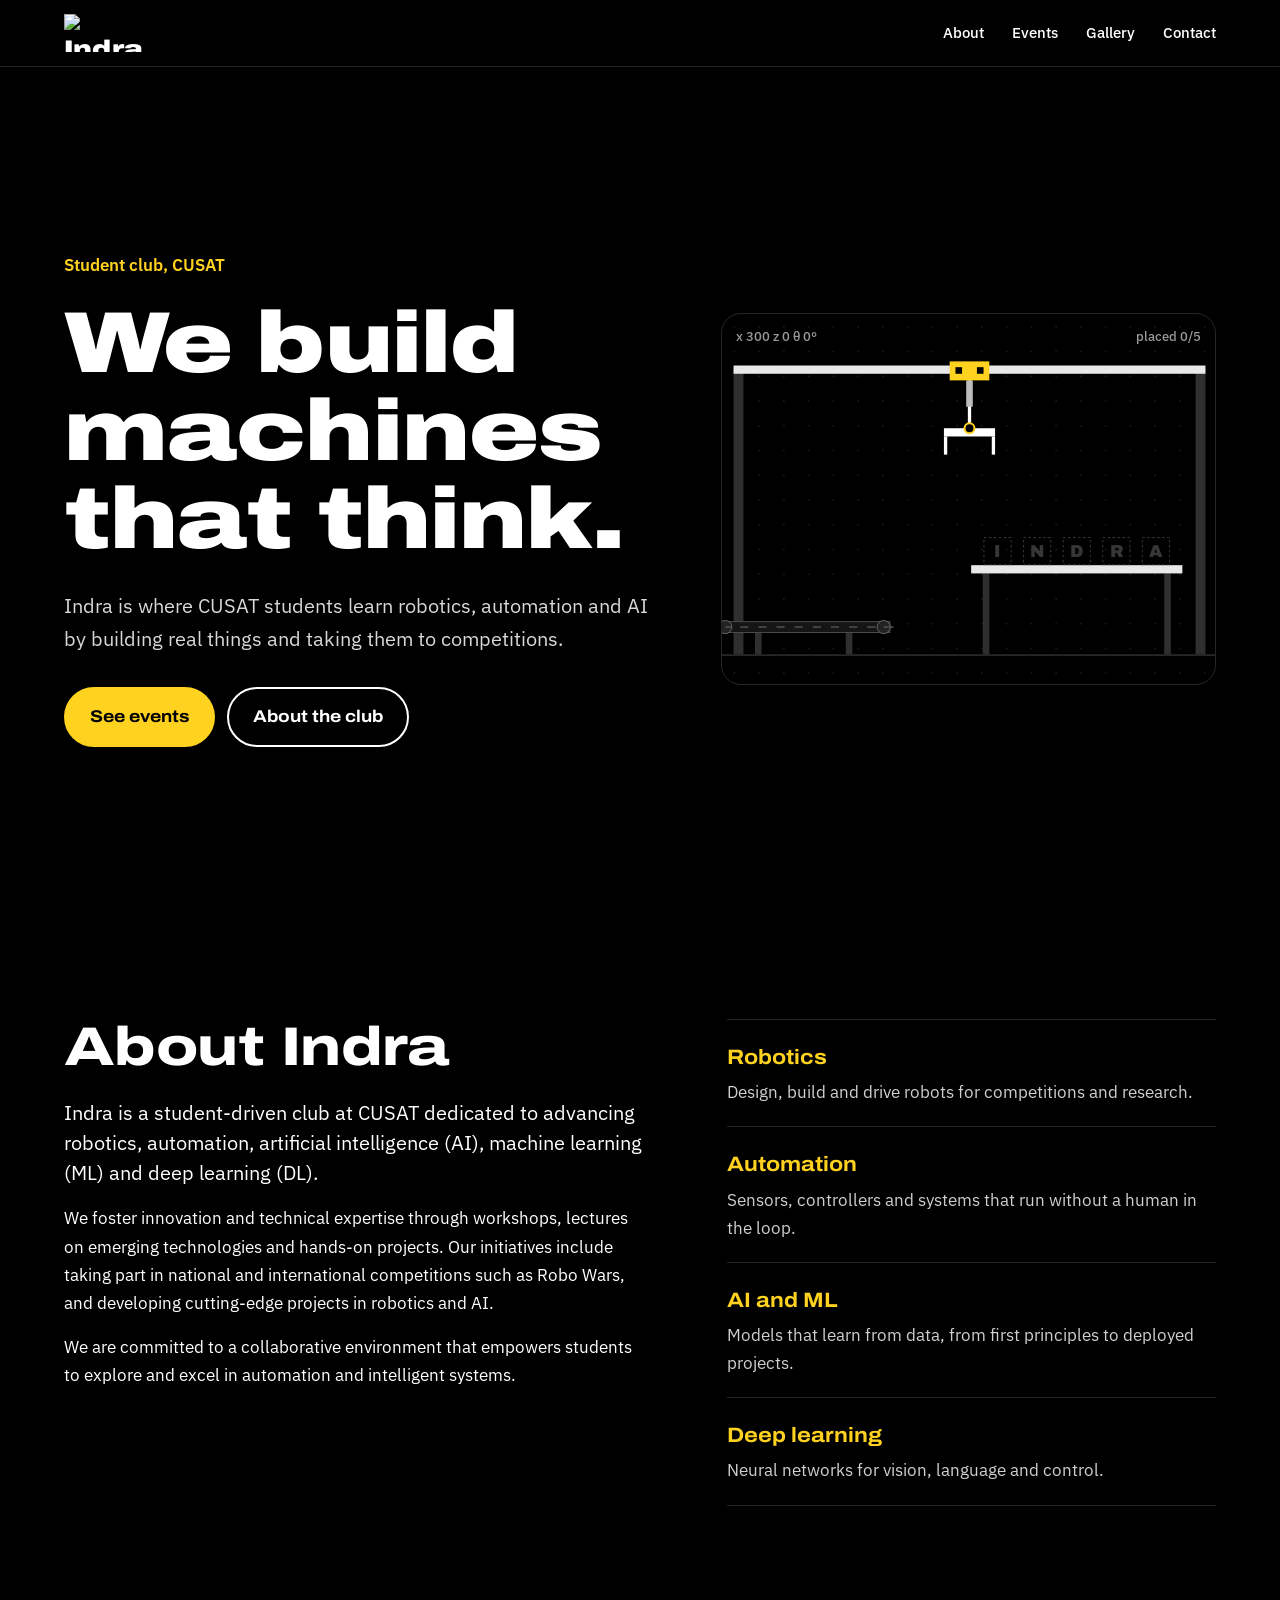
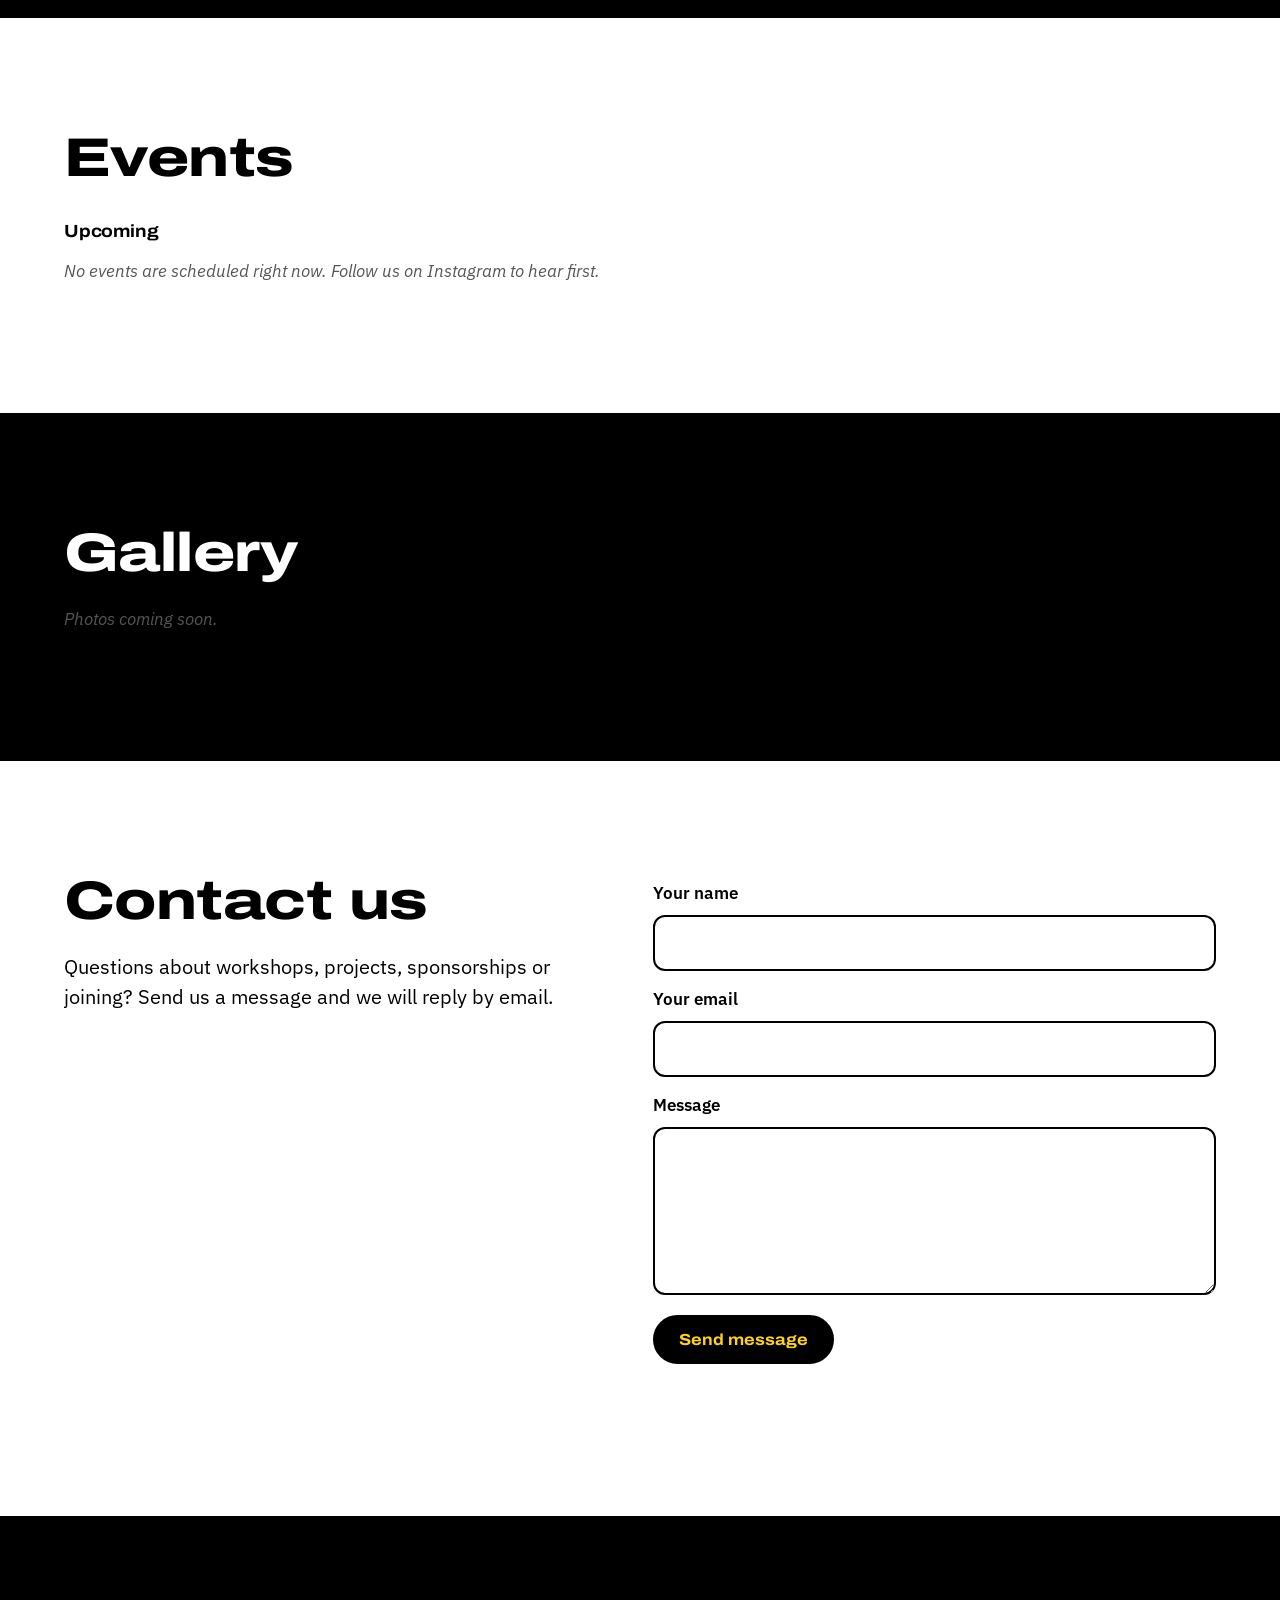
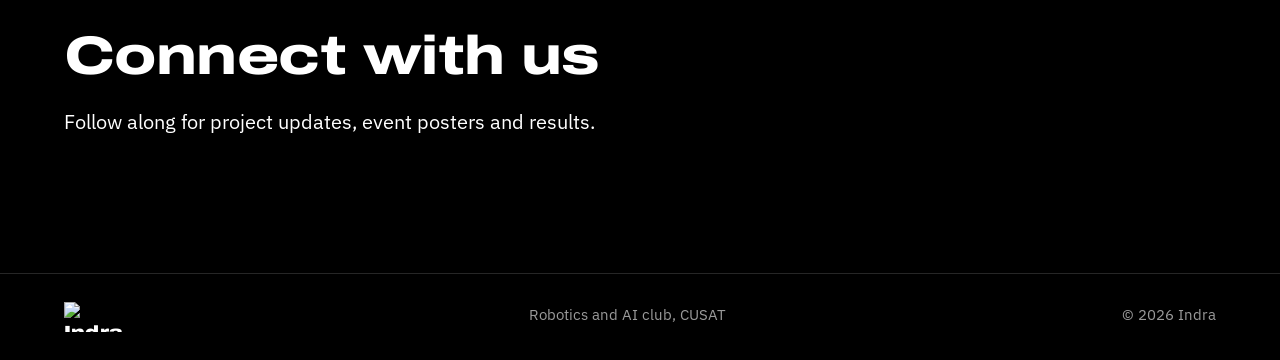
==== index.html @ 6d5c1e86 "Add files via upload" ====
<!doctype html>
<html lang="en">
<head>
  <meta charset="utf-8">
  <meta name="viewport" content="width=device-width, initial-scale=1">
  <title>Indra | Robotics and AI Club, CUSAT</title>
  <meta name="description" content="Indra is a student-driven club at CUSAT for robotics, automation, AI, ML and deep learning. Workshops, lectures, competitions and hands-on projects.">
  <meta name="theme-color" content="#000000">
  <link rel="icon" href="data:image/svg+xml,%3Csvg xmlns='http://www.w3.org/2000/svg' viewBox='0 0 64 64'%3E%3Crect width='64' height='64' fill='%23000'/%3E%3Ccircle cx='32' cy='32' r='12' fill='%23FFD21F'/%3E%3C/svg%3E">  <link rel="preconnect" href="https://fonts.googleapis.com">
  <link rel="preconnect" href="https://fonts.gstatic.com" crossorigin>
  <link href="https://fonts.googleapis.com/css2?family=Archivo:wdth,wght@62..125,100..900&family=IBM+Plex+Sans:wght@400;500;600&display=swap" rel="stylesheet">
  <link rel="stylesheet" href="style.css">
  <noscript><style>.loader{display:none}</style></noscript>
</head>
<body>

  <div id="loader" class="loader">
    <div class="loader-inner">
      <div class="loader-logo">
        <img class="base" src="assets/logo.png" alt="" width="453" height="198">
        <img id="loaderReveal" class="lit" src="assets/logo.png" alt="" width="453" height="198">
        <span id="loaderLine" class="scanline" aria-hidden="true"></span>
      </div>
      <div class="loader-meta">
        <span id="loaderStatus" role="status">Booting sensors</span>
        <span id="loaderPct" class="pct" aria-hidden="true">0%</span>
      </div>
    </div>
  </div>
  <script src="loader.js"></script>

  <a class="skip" href="#main">Skip to content</a>

  <div id="announcements" aria-live="polite"></div>

  <header class="nav">
    <a class="brand" href="#top" aria-label="Indra home"><img class="logo" src="assets/logo.png" alt="Indra" width="453" height="198"></a>
    <nav aria-label="Main">
      <a href="#about">About</a>
      <a href="#events">Events</a>
      <a href="#gallery">Gallery</a>
      <a href="#contact">Contact</a>
      <a id="navJoin" class="btn btn-small" href="#join" hidden>Join Indra</a>
    </nav>
  </header>

  <main id="main">

    <!-- Hero -->
    <section class="hero" id="top">
      <div class="hero-text">
        <p class="hero-kicker">Student club, CUSAT</p>
        <h1>We build machines that think.</h1>
        <p class="hero-sub">Indra is where CUSAT students learn robotics, automation and AI by building real things and taking them to competitions.</p>
        <div class="hero-actions">
          <a class="btn" href="#events">See events</a>
          <a class="btn btn-ghost" href="#about">About the club</a>
        </div>
      </div>

      <div class="stage" aria-hidden="true">
        <canvas id="scan"></canvas>
        <div class="readout"><span id="rdAngle">x 300   z 0   θ 0°</span><span id="rdPts">placed 0/5</span></div>
      </div>
    </section>

    <!-- About -->
    <section class="section" id="about">
      <div class="wrap about-grid">
        <div>
          <h2>About Indra</h2>
          <p class="lead">Indra is a student-driven club at CUSAT dedicated to advancing robotics, automation, artificial intelligence (AI), machine learning (ML) and deep learning (DL).</p>
          <p>We foster innovation and technical expertise through workshops, lectures on emerging technologies and hands-on projects. Our initiatives include taking part in national and international competitions such as Robo Wars, and developing cutting-edge projects in robotics and AI.</p>
          <p>We are committed to a collaborative environment that empowers students to explore and excel in automation and intelligent systems.</p>
        </div>
        <ul class="focus" aria-label="What we work on">
          <li><strong>Robotics</strong><span>Design, build and drive robots for competitions and research.</span></li>
          <li><strong>Automation</strong><span>Sensors, controllers and systems that run without a human in the loop.</span></li>
          <li><strong>AI and ML</strong><span>Models that learn from data, from first principles to deployed projects.</span></li>
          <li><strong>Deep learning</strong><span>Neural networks for vision, language and control.</span></li>
        </ul>
      </div>
    </section>

    <!-- Events -->
    <section class="section section-light" id="events">
      <div class="wrap">
        <h2>Events</h2>
        <h3 class="sub">Upcoming</h3>
        <div id="eventsUpcoming" class="events"></div>
        <h3 class="sub" id="pastHeading">Past</h3>
        <div id="eventsPast" class="events"></div>
      </div>
    </section>

    <!-- Gallery -->
    <section class="section" id="gallery">
      <div class="wrap">
        <h2>Gallery</h2>
        <div id="galleryGrid" class="gallery"></div>
      </div>
    </section>

    <!-- Membership (shown only while open, see config.js) -->
    <section class="section section-accent" id="join" hidden>
      <div class="wrap join">
        <div>
          <h2 id="joinTitle">Join Indra</h2>
          <p id="joinText" class="lead"></p>
          <p id="joinDeadline" class="deadline"></p>
          <a id="joinBtn" class="btn btn-dark" href="#" target="_blank" rel="noopener">Fill the membership form</a>
        </div>
        <div id="joinEmbed" class="embed" hidden></div>
      </div>
    </section>

    <!-- Contact -->
    <section class="section section-light" id="contact">
      <div class="wrap contact-grid">
        <div>
          <h2>Contact us</h2>
          <p class="lead">Questions about workshops, projects, sponsorships or joining? Send us a message and we will reply by email.</p>
        </div>
        <form id="contactForm" class="form" novalidate>
          <label for="cName">Your name</label>
          <input id="cName" name="name" type="text" autocomplete="name" required maxlength="100">
          <label for="cEmail">Your email</label>
          <input id="cEmail" name="email" type="email" autocomplete="email" required maxlength="150">
          <label for="cMsg">Message</label>
          <textarea id="cMsg" name="message" rows="5" required maxlength="2000"></textarea>
          <input type="text" name="_honey" class="hp" tabindex="-1" autocomplete="off" aria-hidden="true">
          <button class="btn btn-dark" type="submit" id="cSend">Send message</button>
          <p id="cStatus" class="status" role="status" aria-live="polite"></p>
        </form>
      </div>
    </section>

    <!-- Connect -->
    <section class="section" id="connect">
      <div class="wrap connect">
        <h2>Connect with us</h2>
        <p class="lead">Follow along for project updates, event posters and results.</p>
        <div class="links" id="socialLinks"></div>
      </div>
    </section>

  </main>

  <footer class="footer">
    <a class="brand" href="#top" aria-label="Indra home"><img class="logo" src="assets/logo.png" alt="Indra" width="453" height="198"></a>
    <span>Robotics and AI club, CUSAT</span>
    <span id="year"></span>
  </footer>

  <dialog id="lightbox" aria-label="Photo viewer">
    <form method="dialog"><button class="close" aria-label="Close photo">Close</button></form>
    <img id="lightboxImg" alt="">
    <p id="lightboxCap"></p>
  </dialog>

  <script src="config.js"></script>
  <script src="script.js"></script>
</body>
</html>
---- style.css ----
:root {
  --black: #000;
  --white: #fff;
  --yellow: #FFD21F;
  --grey: #9a9a9a;
  --line: #262626;
  --surface: #111;
  --display: "Archivo", system-ui, sans-serif;
  --body: "IBM Plex Sans", system-ui, sans-serif;
  --gutter: clamp(20px, 5vw, 64px);
}

* { box-sizing: border-box; }
html { scroll-behavior: smooth; scroll-padding-top: 72px; }
body {
  margin: 0;
  background: var(--black);
  color: var(--white);
  font-family: var(--body);
  font-size: 1.0625rem;
  line-height: 1.65;
}
[hidden] { display: none !important; }
a { color: inherit; }
:focus-visible { outline: 3px solid var(--yellow); outline-offset: 3px; }

.skip { position: absolute; left: -999px; top: 8px; background: var(--yellow); color: #000; padding: 8px 14px; z-index: 100; }
.skip:focus { left: 8px; }

h1, h2, h3 { font-family: var(--display); font-stretch: 125%; line-height: 1.02; margin: 0; letter-spacing: -0.01em; }
h1 { font-weight: 900; font-size: clamp(2.6rem, 7vw, 5.4rem); }
h2 { font-weight: 800; font-size: clamp(2rem, 4.6vw, 3.4rem); margin-bottom: 1.5rem; }
h3.sub { font-size: 1.1rem; font-weight: 700; font-stretch: 110%; margin: 2.4rem 0 1rem; }
p { margin: 0 0 1rem; max-width: 62ch; }
.lead { font-size: 1.25rem; line-height: 1.5; }

/* Announcements */
#announcements .note {
  background: var(--yellow); color: #000; padding: 10px var(--gutter);
  display: flex; flex-wrap: wrap; gap: 6px 16px; align-items: center; justify-content: center; font-weight: 500;
}
#announcements .note p { margin: 0; max-width: none; }
#announcements .note a { font-weight: 700; }

/* Nav */
.nav {
  position: sticky; top: 0; z-index: 50;
  display: flex; align-items: center; justify-content: space-between; gap: 16px;
  padding: 14px var(--gutter);
  background: rgba(0,0,0,.88); backdrop-filter: blur(8px);
  border-bottom: 1px solid var(--line);
}
.brand { font-family: var(--display); font-stretch: 125%; font-weight: 900; font-size: 1.5rem; text-decoration: none; letter-spacing: 0.01em; }
.brand .dot { color: var(--yellow); }
.brand .logo { display: block; height: 38px; width: auto; }
.nav nav { display: flex; align-items: center; gap: clamp(12px, 2.4vw, 28px); }
.nav nav a:not(.btn) { text-decoration: none; font-weight: 500; font-size: .95rem; }
.nav nav a:not(.btn):hover { color: var(--yellow); }

/* Buttons */
.btn {
  display: inline-block; background: var(--yellow); color: #000; text-decoration: none;
  font-family: var(--display); font-stretch: 112%; font-weight: 700;
  padding: 14px 24px; border: 2px solid var(--yellow); border-radius: 999px;
  transition: transform .15s, background .15s, color .15s;
}
.btn:hover { background: #fff; border-color: #fff; color: #000; }
.btn-small { padding: 8px 16px; font-size: .9rem; }
.btn-ghost { background: transparent; color: var(--white); border-color: var(--white); }
.btn-ghost:hover { background: var(--white); color: #000; }
.btn-dark { background: #000; color: var(--yellow); border-color: #000; }
.btn[aria-disabled="true"] { opacity: .55; pointer-events: none; }

/* Hero */
.hero {
  display: grid; grid-template-columns: 1.1fr .9fr; align-items: center; gap: clamp(24px, 4vw, 64px);
  padding: clamp(40px, 8vw, 96px) var(--gutter) clamp(40px, 6vw, 72px);
  min-height: calc(100vh - 60px);
  max-width: 1400px; margin: 0 auto;
}
.hero-kicker { color: var(--yellow); font-weight: 600; margin-bottom: 1.2rem; }
.hero-sub { font-size: 1.25rem; color: #d8d8d8; margin: 1.6rem 0 2rem; }
.hero-actions { display: flex; flex-wrap: wrap; gap: 12px; }
.stage { position: relative; border: 1px solid var(--line); border-radius: 20px; overflow: hidden; background: #000; aspect-ratio: 4 / 3; width: 100%; max-width: 600px; justify-self: end; }
.stage canvas { display: block; width: 100%; height: 100%; }
.readout { position: absolute; left: 14px; right: 14px; top: 12px; display: flex; justify-content: space-between; font-size: .8rem; font-weight: 500; color: var(--grey); font-variant-numeric: tabular-nums; pointer-events: none; }

/* Sections */
.section { padding: clamp(56px, 9vw, 112px) var(--gutter); }
.wrap { max-width: 1200px; margin: 0 auto; }
.section-light { background: var(--white); color: #000; }
.section-accent { background: var(--yellow); color: #000; }

.about-grid { display: grid; grid-template-columns: 1.2fr 1fr; gap: clamp(32px, 6vw, 88px); align-items: start; }
.focus { list-style: none; margin: 0; padding: 0; border-top: 1px solid var(--line); }
.focus li { padding: 20px 0; border-bottom: 1px solid var(--line); display: grid; gap: 4px; }
.focus strong { font-family: var(--display); font-stretch: 112%; font-size: 1.3rem; color: var(--yellow); }
.focus span { color: #cfcfcf; }

/* Events */
.events { display: grid; gap: 14px; }
.event {
  display: grid; grid-template-columns: 96px 1fr; gap: 20px; align-items: start;
  padding: 20px; border: 2px solid #000; border-radius: 16px; background: #fff;
}
.date-tile { background: #000; color: #fff; border-radius: 12px; text-align: center; padding: 10px 6px; font-family: var(--display); line-height: 1; }
.date-tile .d { display: block; font-size: 2.2rem; font-weight: 900; }
.date-tile .m { display: block; font-size: .85rem; font-weight: 600; margin-top: 4px; color: var(--yellow); }
.date-tile .y { display: block; font-size: .75rem; margin-top: 3px; color: #bbb; }
.event h4 { font-family: var(--display); font-stretch: 110%; font-size: 1.3rem; margin: 0 0 4px; }
.event .meta { color: #444; font-size: .95rem; margin-bottom: 8px; }
.event p { margin-bottom: 8px; }
.event a { font-weight: 600; }
.events.past .event { border-color: #c9c9c9; color: #333; }
.events.past .date-tile { background: #e4e4e4; color: #333; }
.events.past .date-tile .m { color: #555; }
.empty { color: #555; font-style: italic; }

/* Gallery */
.gallery { display: grid; grid-template-columns: repeat(auto-fill, minmax(260px, 1fr)); gap: 14px; }
.shot { position: relative; margin: 0; aspect-ratio: 4 / 3; border-radius: 14px; overflow: hidden; background: var(--surface); border: 1px solid var(--line); cursor: zoom-in; padding: 0; color: inherit; font: inherit; text-align: left; }
.shot img { width: 100%; height: 100%; object-fit: cover; display: block; }
.shot::before {
  content: ""; position: absolute; inset: 12px; z-index: 1; pointer-events: none; opacity: 0; transform: scale(1.05);
  transition: opacity .18s, transform .22s;
  background:
    linear-gradient(var(--yellow), var(--yellow)) top left / 26px 3px no-repeat,
    linear-gradient(var(--yellow), var(--yellow)) top left / 3px 26px no-repeat,
    linear-gradient(var(--yellow), var(--yellow)) top right / 26px 3px no-repeat,
    linear-gradient(var(--yellow), var(--yellow)) top right / 3px 26px no-repeat,
    linear-gradient(var(--yellow), var(--yellow)) bottom left / 26px 3px no-repeat,
    linear-gradient(var(--yellow), var(--yellow)) bottom left / 3px 26px no-repeat,
    linear-gradient(var(--yellow), var(--yellow)) bottom right / 26px 3px no-repeat,
    linear-gradient(var(--yellow), var(--yellow)) bottom right / 3px 26px no-repeat;
}
.shot:hover::before, .shot:focus-visible::before { opacity: 1; transform: none; }
.shot.placeholder::before { display: none; }
.shot figcaption, .shot .cap { position: absolute; left: 0; right: 0; bottom: 0; padding: 28px 14px 12px; background: linear-gradient(transparent, rgba(0,0,0,.85)); font-weight: 500; font-size: .95rem; }
.shot.placeholder { cursor: default; display: grid; place-items: center; color: var(--grey); text-align: center; padding: 16px; }

dialog#lightbox { border: 0; padding: 0; background: transparent; max-width: min(1100px, 94vw); color: #fff; }
dialog#lightbox::backdrop { background: rgba(0,0,0,.9); }
#lightbox img { display: block; max-width: 100%; max-height: 80vh; margin: 0 auto; border-radius: 10px; }
#lightbox p { text-align: center; margin: 12px auto 0; }
#lightbox form { text-align: right; margin-bottom: 8px; }
.close { background: var(--yellow); border: 0; border-radius: 999px; padding: 8px 18px; font-weight: 700; cursor: pointer; font-family: var(--body); }

/* Membership */
.join { display: grid; grid-template-columns: 1fr; gap: 32px; }
.join.has-embed { grid-template-columns: 1fr 1.2fr; align-items: start; }
.deadline { font-weight: 700; }
.embed iframe { width: 100%; height: 720px; border: 0; border-radius: 16px; background: #fff; }

/* Extra sections */
.cards { display: grid; grid-template-columns: repeat(auto-fill, minmax(280px, 1fr)); gap: 16px; margin-top: 2rem; }
.card { display: flex; flex-direction: column; border: 1px solid var(--line); border-radius: 16px; overflow: hidden; background: var(--surface); }
.card-img { width: 100%; aspect-ratio: 16 / 10; object-fit: cover; display: block; }
.card-body { padding: 20px; display: grid; gap: 8px; align-content: start; }
.card h3 { font-size: 1.3rem; font-stretch: 112%; font-weight: 800; }
.card p { margin: 0; color: #cfcfcf; }
.tag { justify-self: start; background: var(--yellow); color: #000; font-weight: 600; font-size: .85rem; padding: 3px 10px; border-radius: 999px; }
.card-link { font-weight: 600; color: var(--yellow); }
.section-light .card { background: #fff; border: 2px solid #000; }
.section-light .card p { color: #333; }
.section-light .card-link { color: #000; }

/* Contact */
.contact-grid { display: grid; grid-template-columns: 1fr 1.1fr; gap: clamp(28px, 6vw, 80px); align-items: start; }
.form { display: grid; gap: 8px; }
.form label { font-weight: 600; margin-top: 6px; }
.form input, .form textarea {
  width: 100%; font: inherit; color: #000; background: #fff;
  border: 2px solid #000; border-radius: 12px; padding: 12px 14px;
}
.form textarea { resize: vertical; min-height: 130px; }
.form .btn { justify-self: start; margin-top: 12px; cursor: pointer; font-size: 1rem; }
.form .btn:disabled { opacity: .6; cursor: wait; }
.form .hp { position: absolute; left: -9999px; width: 1px; height: 1px; opacity: 0; }
.status { min-height: 1.6em; margin: 4px 0 0; font-weight: 600; }
.status.ok { color: #0a6b2d; }
.status.err { color: #b00020; }
@media (max-width: 860px) { .contact-grid { grid-template-columns: 1fr; } }

/* Connect */
.links { display: flex; flex-wrap: wrap; gap: 12px; margin-top: 1.5rem; }
.btn-social { display: inline-flex; align-items: center; gap: 10px; }
.btn-social .icon { flex: none; }

.footer { display: flex; flex-wrap: wrap; justify-content: space-between; gap: 8px 24px; padding: 28px var(--gutter); border-top: 1px solid var(--line); color: var(--grey); font-size: .95rem; }
.footer .brand { color: #fff; font-size: 1.1rem; }
.footer .brand .logo { height: 30px; }

@media (max-width: 860px) {
  .hero { grid-template-columns: 1fr; min-height: 0; }
  .stage { justify-self: center; max-width: 440px; }
  .about-grid, .join.has-embed { grid-template-columns: 1fr; }
  .nav nav a:not(.btn) { display: none; }
}
@media (max-width: 520px) {
  .event { grid-template-columns: 1fr; }
  .date-tile { display: flex; gap: 8px; justify-content: center; align-items: baseline; padding: 8px; }
  .date-tile .d { font-size: 1.4rem; }
}
@media (prefers-reduced-motion: reduce) {
  html { scroll-behavior: auto; }
  * { transition: none !important; }
}

/* Loading screen */
.loader {
  position: fixed; inset: 0; z-index: 1000; background: #000;
  display: grid; place-items: center;
  transition: opacity .55s ease, visibility .55s;
  animation: loaderFailsafe .4s 10s forwards;
}
.loader.done { opacity: 0; visibility: hidden; }
@keyframes loaderFailsafe { to { opacity: 0; visibility: hidden; } }
.loader-inner { width: min(78vw, 420px); display: grid; gap: 18px; }
.loader-logo { position: relative; aspect-ratio: 453 / 198; }
.loader-logo img { position: absolute; inset: 0; width: 100%; height: 100%; object-fit: contain; }
.loader-logo .base { filter: brightness(.28); }
.loader-logo .lit { clip-path: inset(0 100% 0 0); }
.scanline { position: absolute; top: -6%; bottom: -6%; left: 0; width: 2px; background: var(--yellow); box-shadow: 0 0 14px 2px rgba(255, 210, 31, .6); }
.loader-meta { display: flex; justify-content: space-between; align-items: baseline; color: var(--grey); font-weight: 500; }
.pct { font-family: var(--display); font-stretch: 125%; font-weight: 900; font-size: 2rem; line-height: 1; color: #fff; font-variant-numeric: tabular-nums; }
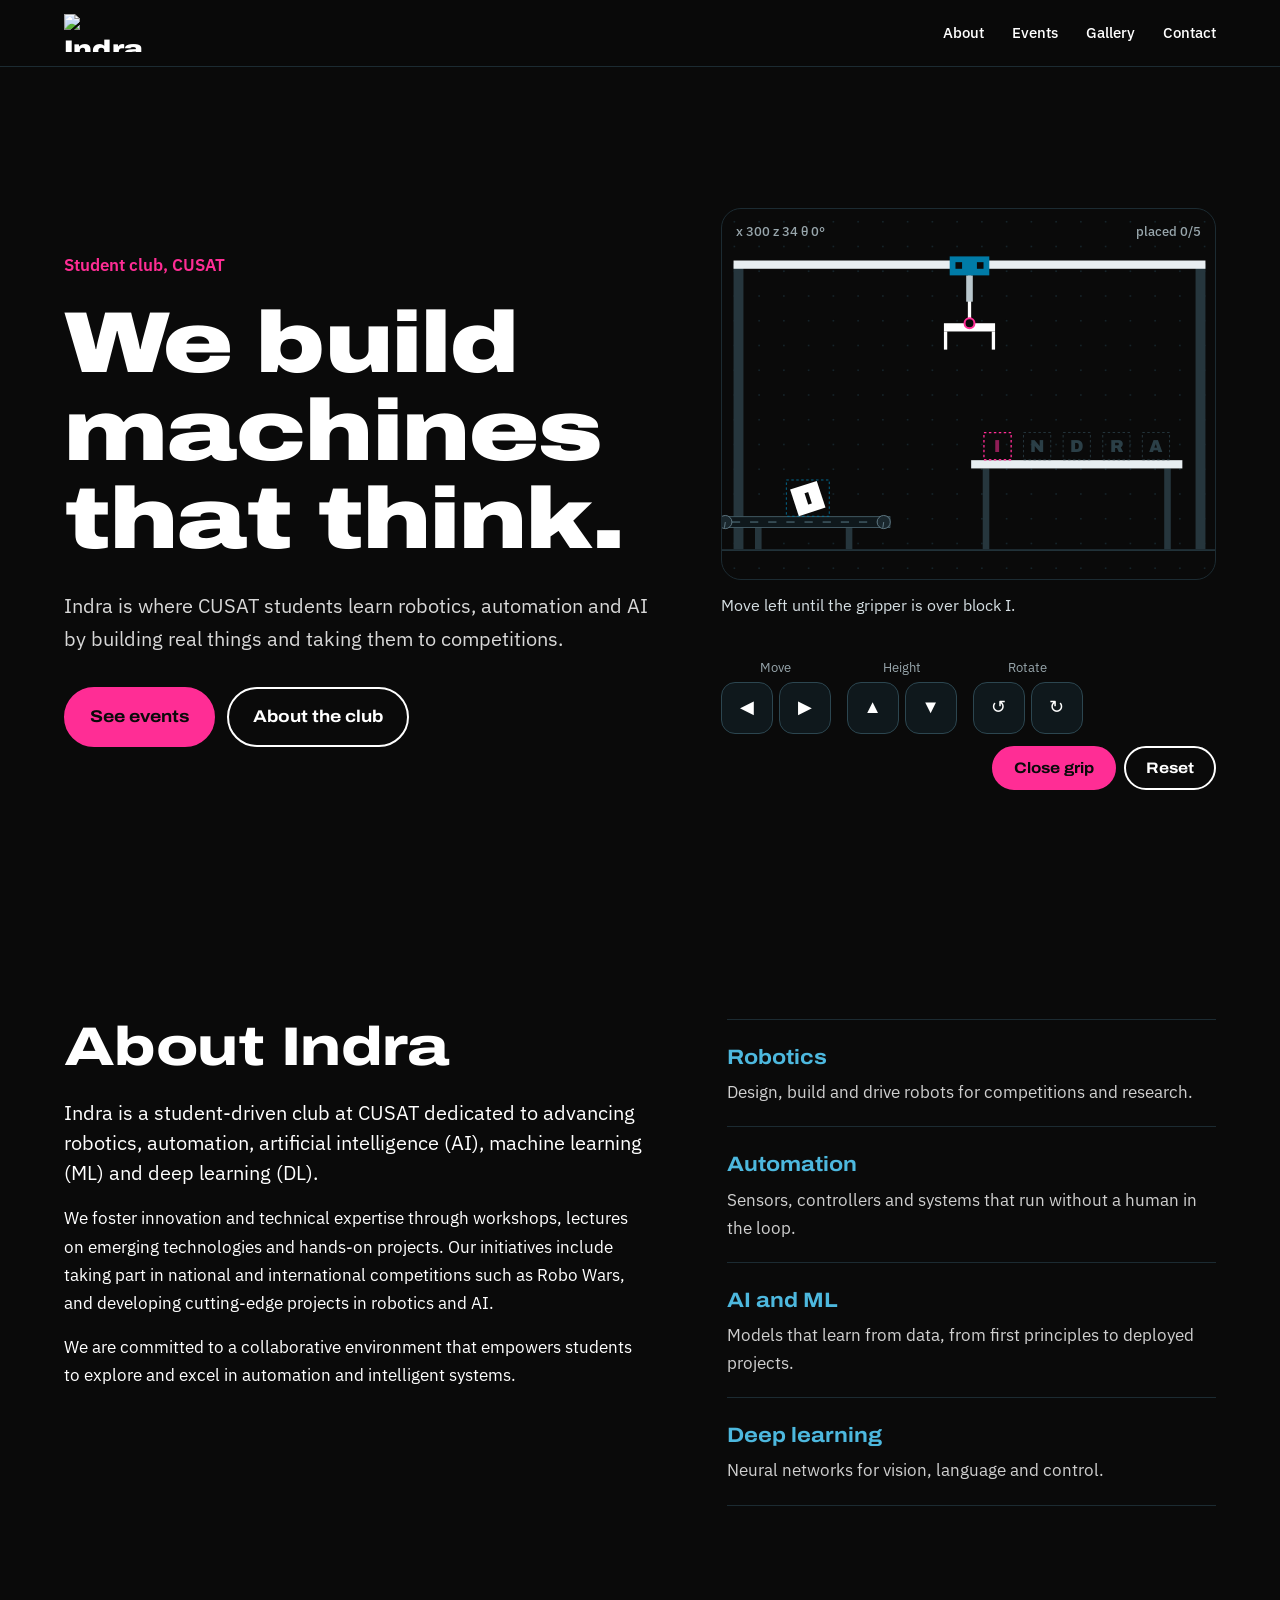
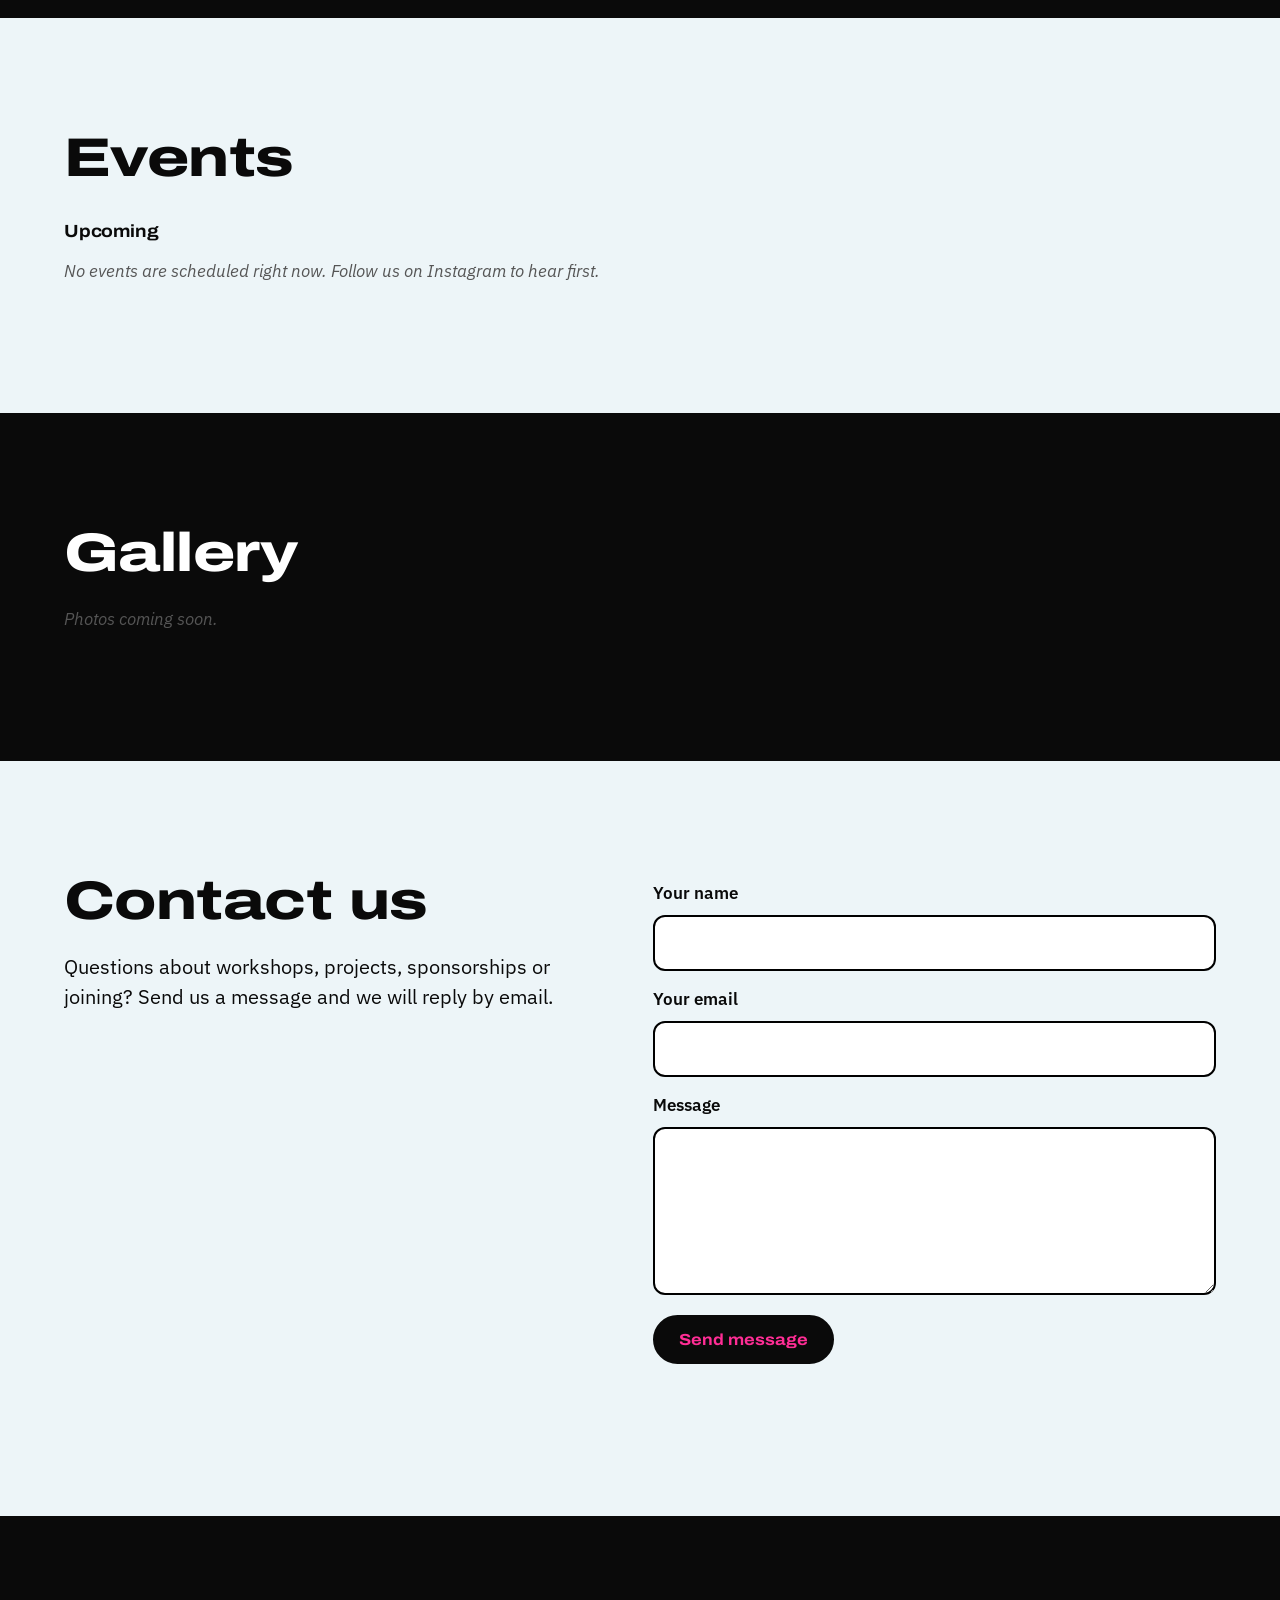
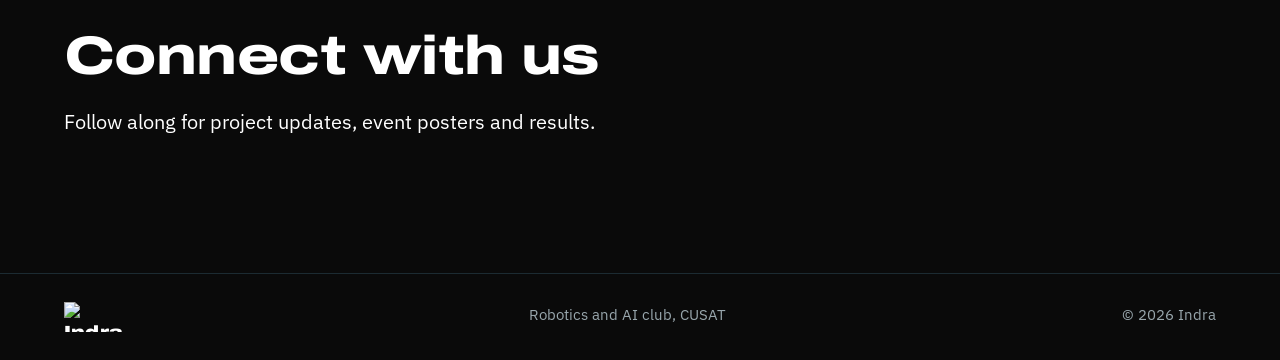
==== commit 6065802d: "Add files via upload" ====
--- a/index.html
+++ b/index.html
@@ -5,8 +5,8 @@
   <meta name="viewport" content="width=device-width, initial-scale=1">
   <title>Indra | Robotics and AI Club, CUSAT</title>
   <meta name="description" content="Indra is a student-driven club at CUSAT for robotics, automation, AI, ML and deep learning. Workshops, lectures, competitions and hands-on projects.">
-  <meta name="theme-color" content="#000000">
-  <link rel="icon" href="data:image/svg+xml,%3Csvg xmlns='http://www.w3.org/2000/svg' viewBox='0 0 64 64'%3E%3Crect width='64' height='64' fill='%23000'/%3E%3Ccircle cx='32' cy='32' r='12' fill='%23FFD21F'/%3E%3C/svg%3E">  <link rel="preconnect" href="https://fonts.googleapis.com">
+  <meta name="theme-color" content="#0A0A0A">
+  <link rel="icon" href="data:image/svg+xml,%3Csvg xmlns='http://www.w3.org/2000/svg' viewBox='0 0 64 64'%3E%3Crect width='64' height='64' fill='%230A0A0A'/%3E%3Ccircle cx='32' cy='32' r='12' fill='%23FF2D95'/%3E%3C/svg%3E">  <link rel="preconnect" href="https://fonts.googleapis.com">
   <link rel="preconnect" href="https://fonts.gstatic.com" crossorigin>
   <link href="https://fonts.googleapis.com/css2?family=Archivo:wdth,wght@62..125,100..900&family=IBM+Plex+Sans:wght@400;500;600&display=swap" rel="stylesheet">
   <link rel="stylesheet" href="style.css">
@@ -58,9 +58,26 @@
         </div>
       </div>
 
-      <div class="stage" aria-hidden="true">
-        <canvas id="scan"></canvas>
-        <div class="readout"><span id="rdAngle">x 300   z 0   θ 0°</span><span id="rdPts">placed 0/5</span></div>
+      <div class="rig" id="rig">
+        <div class="stage" id="stage" tabindex="0" aria-label="Pick and place robot. Use the buttons below, or click here and use the arrow keys to move and lower, Q and E to rotate, and the space bar to grip.">
+          <canvas id="scan"></canvas>
+          <div class="readout"><span id="rdAngle">x 300   z 34   θ 0°</span><span id="rdPts">placed 0/5</span></div>
+        </div>
+        <p id="rigHint" class="hint" aria-live="polite">Pick up each block and build INDRA on the shelf.</p>
+        <div class="pad" role="group" aria-label="Robot controls">
+          <div class="pad-group"><span class="pad-label">Move</span><div class="pair">
+            <button type="button" data-hold="left" aria-label="Move left">&#9664;</button>
+            <button type="button" data-hold="right" aria-label="Move right">&#9654;</button></div></div>
+          <div class="pad-group"><span class="pad-label">Height</span><div class="pair">
+            <button type="button" data-hold="up" aria-label="Raise">&#9650;</button>
+            <button type="button" data-hold="down" aria-label="Lower">&#9660;</button></div></div>
+          <div class="pad-group"><span class="pad-label">Rotate</span><div class="pair">
+            <button type="button" data-hold="rotL" aria-label="Rotate anticlockwise">&#8634;</button>
+            <button type="button" data-hold="rotR" aria-label="Rotate clockwise">&#8635;</button></div></div>
+          <div class="pad-actions">
+            <button type="button" id="gripBtn" class="btn btn-small" aria-pressed="false">Close grip</button>
+            <button type="button" id="resetBtn" class="btn btn-small btn-ghost">Reset</button></div>
+        </div>
       </div>
     </section>
 
--- a/style.css
+++ b/style.css
@@ -1,10 +1,16 @@
 :root {
-  --black: #000;
+  /* Palette: Jet Black, Cerulean Blue, Neon Rose. Change these values to re-theme the whole site. */
+  --black: #0A0A0A;       /* jet black: page background */
   --white: #fff;
-  --yellow: #FFD21F;
-  --grey: #9a9a9a;
-  --line: #262626;
-  --surface: #111;
+  --accent: #FF2D95;      /* neon rose: buttons, highlights */
+  --ink: #0A0A0A;         /* text that sits on top of the accent colour */
+  --blue: #007BA7;        /* cerulean blue */
+  --blue-text: #4DB8DE;   /* lighter cerulean for text on dark backgrounds */
+  --blue-deep: #00607F;   /* darker cerulean for text on light backgrounds */
+  --paper: #EDF5F8;       /* light sections */
+  --grey: #98a6ac;
+  --line: #1c2b32;
+  --surface: #0f181c;
   --display: "Archivo", system-ui, sans-serif;
   --body: "IBM Plex Sans", system-ui, sans-serif;
   --gutter: clamp(20px, 5vw, 64px);
@@ -22,9 +28,9 @@
 }
 [hidden] { display: none !important; }
 a { color: inherit; }
-:focus-visible { outline: 3px solid var(--yellow); outline-offset: 3px; }
-
-.skip { position: absolute; left: -999px; top: 8px; background: var(--yellow); color: #000; padding: 8px 14px; z-index: 100; }
+:focus-visible { outline: 3px solid var(--accent); outline-offset: 3px; }
+
+.skip { position: absolute; left: -999px; top: 8px; background: var(--accent); color: var(--ink); padding: 8px 14px; z-index: 100; }
 .skip:focus { left: 8px; }
 
 h1, h2, h3 { font-family: var(--display); font-stretch: 125%; line-height: 1.02; margin: 0; letter-spacing: -0.01em; }
@@ -36,7 +42,7 @@
 
 /* Announcements */
 #announcements .note {
-  background: var(--yellow); color: #000; padding: 10px var(--gutter);
+  background: var(--accent); color: var(--ink); padding: 10px var(--gutter);
   display: flex; flex-wrap: wrap; gap: 6px 16px; align-items: center; justify-content: center; font-weight: 500;
 }
 #announcements .note p { margin: 0; max-width: none; }
@@ -47,28 +53,28 @@
   position: sticky; top: 0; z-index: 50;
   display: flex; align-items: center; justify-content: space-between; gap: 16px;
   padding: 14px var(--gutter);
-  background: rgba(0,0,0,.88); backdrop-filter: blur(8px);
+  background: rgba(10,10,10,.88); backdrop-filter: blur(8px);
   border-bottom: 1px solid var(--line);
 }
 .brand { font-family: var(--display); font-stretch: 125%; font-weight: 900; font-size: 1.5rem; text-decoration: none; letter-spacing: 0.01em; }
-.brand .dot { color: var(--yellow); }
+.brand .dot { color: var(--accent); }
 .brand .logo { display: block; height: 38px; width: auto; }
 .nav nav { display: flex; align-items: center; gap: clamp(12px, 2.4vw, 28px); }
 .nav nav a:not(.btn) { text-decoration: none; font-weight: 500; font-size: .95rem; }
-.nav nav a:not(.btn):hover { color: var(--yellow); }
+.nav nav a:not(.btn):hover { color: var(--accent); }
 
 /* Buttons */
 .btn {
-  display: inline-block; background: var(--yellow); color: #000; text-decoration: none;
+  display: inline-block; background: var(--accent); color: var(--ink); text-decoration: none;
   font-family: var(--display); font-stretch: 112%; font-weight: 700;
-  padding: 14px 24px; border: 2px solid var(--yellow); border-radius: 999px;
+  padding: 14px 24px; border: 2px solid var(--accent); border-radius: 999px;
   transition: transform .15s, background .15s, color .15s;
 }
 .btn:hover { background: #fff; border-color: #fff; color: #000; }
 .btn-small { padding: 8px 16px; font-size: .9rem; }
 .btn-ghost { background: transparent; color: var(--white); border-color: var(--white); }
 .btn-ghost:hover { background: var(--white); color: #000; }
-.btn-dark { background: #000; color: var(--yellow); border-color: #000; }
+.btn-dark { background: var(--black); color: var(--accent); border-color: var(--black); }
 .btn[aria-disabled="true"] { opacity: .55; pointer-events: none; }
 
 /* Hero */
@@ -78,23 +84,23 @@
   min-height: calc(100vh - 60px);
   max-width: 1400px; margin: 0 auto;
 }
-.hero-kicker { color: var(--yellow); font-weight: 600; margin-bottom: 1.2rem; }
+.hero-kicker { color: var(--accent); font-weight: 600; margin-bottom: 1.2rem; }
 .hero-sub { font-size: 1.25rem; color: #d8d8d8; margin: 1.6rem 0 2rem; }
 .hero-actions { display: flex; flex-wrap: wrap; gap: 12px; }
-.stage { position: relative; border: 1px solid var(--line); border-radius: 20px; overflow: hidden; background: #000; aspect-ratio: 4 / 3; width: 100%; max-width: 600px; justify-self: end; }
+.stage { position: relative; border: 1px solid var(--line); border-radius: 20px; overflow: hidden; background: var(--black); aspect-ratio: 4 / 3; width: 100%; }
 .stage canvas { display: block; width: 100%; height: 100%; }
 .readout { position: absolute; left: 14px; right: 14px; top: 12px; display: flex; justify-content: space-between; font-size: .8rem; font-weight: 500; color: var(--grey); font-variant-numeric: tabular-nums; pointer-events: none; }
 
 /* Sections */
 .section { padding: clamp(56px, 9vw, 112px) var(--gutter); }
 .wrap { max-width: 1200px; margin: 0 auto; }
-.section-light { background: var(--white); color: #000; }
-.section-accent { background: var(--yellow); color: #000; }
+.section-light { background: var(--paper); color: var(--ink); }
+.section-accent { background: var(--accent); color: var(--ink); }
 
 .about-grid { display: grid; grid-template-columns: 1.2fr 1fr; gap: clamp(32px, 6vw, 88px); align-items: start; }
 .focus { list-style: none; margin: 0; padding: 0; border-top: 1px solid var(--line); }
 .focus li { padding: 20px 0; border-bottom: 1px solid var(--line); display: grid; gap: 4px; }
-.focus strong { font-family: var(--display); font-stretch: 112%; font-size: 1.3rem; color: var(--yellow); }
+.focus strong { font-family: var(--display); font-stretch: 112%; font-size: 1.3rem; color: var(--blue-text); }
 .focus span { color: #cfcfcf; }
 
 /* Events */
@@ -103,9 +109,9 @@
   display: grid; grid-template-columns: 96px 1fr; gap: 20px; align-items: start;
   padding: 20px; border: 2px solid #000; border-radius: 16px; background: #fff;
 }
-.date-tile { background: #000; color: #fff; border-radius: 12px; text-align: center; padding: 10px 6px; font-family: var(--display); line-height: 1; }
+.date-tile { background: var(--black); color: #fff; border-radius: 12px; text-align: center; padding: 10px 6px; font-family: var(--display); line-height: 1; }
 .date-tile .d { display: block; font-size: 2.2rem; font-weight: 900; }
-.date-tile .m { display: block; font-size: .85rem; font-weight: 600; margin-top: 4px; color: var(--yellow); }
+.date-tile .m { display: block; font-size: .85rem; font-weight: 600; margin-top: 4px; color: var(--accent); }
 .date-tile .y { display: block; font-size: .75rem; margin-top: 3px; color: #bbb; }
 .event h4 { font-family: var(--display); font-stretch: 110%; font-size: 1.3rem; margin: 0 0 4px; }
 .event .meta { color: #444; font-size: .95rem; margin-bottom: 8px; }
@@ -124,14 +130,14 @@
   content: ""; position: absolute; inset: 12px; z-index: 1; pointer-events: none; opacity: 0; transform: scale(1.05);
   transition: opacity .18s, transform .22s;
   background:
-    linear-gradient(var(--yellow), var(--yellow)) top left / 26px 3px no-repeat,
-    linear-gradient(var(--yellow), var(--yellow)) top left / 3px 26px no-repeat,
-    linear-gradient(var(--yellow), var(--yellow)) top right / 26px 3px no-repeat,
-    linear-gradient(var(--yellow), var(--yellow)) top right / 3px 26px no-repeat,
-    linear-gradient(var(--yellow), var(--yellow)) bottom left / 26px 3px no-repeat,
-    linear-gradient(var(--yellow), var(--yellow)) bottom left / 3px 26px no-repeat,
-    linear-gradient(var(--yellow), var(--yellow)) bottom right / 26px 3px no-repeat,
-    linear-gradient(var(--yellow), var(--yellow)) bottom right / 3px 26px no-repeat;
+    linear-gradient(var(--accent), var(--accent)) top left / 26px 3px no-repeat,
+    linear-gradient(var(--accent), var(--accent)) top left / 3px 26px no-repeat,
+    linear-gradient(var(--accent), var(--accent)) top right / 26px 3px no-repeat,
+    linear-gradient(var(--accent), var(--accent)) top right / 3px 26px no-repeat,
+    linear-gradient(var(--accent), var(--accent)) bottom left / 26px 3px no-repeat,
+    linear-gradient(var(--accent), var(--accent)) bottom left / 3px 26px no-repeat,
+    linear-gradient(var(--accent), var(--accent)) bottom right / 26px 3px no-repeat,
+    linear-gradient(var(--accent), var(--accent)) bottom right / 3px 26px no-repeat;
 }
 .shot:hover::before, .shot:focus-visible::before { opacity: 1; transform: none; }
 .shot.placeholder::before { display: none; }
@@ -143,7 +149,7 @@
 #lightbox img { display: block; max-width: 100%; max-height: 80vh; margin: 0 auto; border-radius: 10px; }
 #lightbox p { text-align: center; margin: 12px auto 0; }
 #lightbox form { text-align: right; margin-bottom: 8px; }
-.close { background: var(--yellow); border: 0; border-radius: 999px; padding: 8px 18px; font-weight: 700; cursor: pointer; font-family: var(--body); }
+.close { background: var(--accent); border: 0; border-radius: 999px; padding: 8px 18px; font-weight: 700; cursor: pointer; font-family: var(--body); }
 
 /* Membership */
 .join { display: grid; grid-template-columns: 1fr; gap: 32px; }
@@ -158,11 +164,11 @@
 .card-body { padding: 20px; display: grid; gap: 8px; align-content: start; }
 .card h3 { font-size: 1.3rem; font-stretch: 112%; font-weight: 800; }
 .card p { margin: 0; color: #cfcfcf; }
-.tag { justify-self: start; background: var(--yellow); color: #000; font-weight: 600; font-size: .85rem; padding: 3px 10px; border-radius: 999px; }
-.card-link { font-weight: 600; color: var(--yellow); }
+.tag { justify-self: start; background: var(--accent); color: var(--ink); font-weight: 600; font-size: .85rem; padding: 3px 10px; border-radius: 999px; }
+.card-link { font-weight: 600; color: var(--accent); }
 .section-light .card { background: #fff; border: 2px solid #000; }
 .section-light .card p { color: #333; }
-.section-light .card-link { color: #000; }
+.section-light .card-link { color: var(--blue-deep); }
 
 /* Contact */
 .contact-grid { display: grid; grid-template-columns: 1fr 1.1fr; gap: clamp(28px, 6vw, 80px); align-items: start; }
@@ -192,7 +198,7 @@
 
 @media (max-width: 860px) {
   .hero { grid-template-columns: 1fr; min-height: 0; }
-  .stage { justify-self: center; max-width: 440px; }
+  .rig { justify-self: center; max-width: 480px; }
   .about-grid, .join.has-embed { grid-template-columns: 1fr; }
   .nav nav a:not(.btn) { display: none; }
 }
@@ -208,7 +214,7 @@
 
 /* Loading screen */
 .loader {
-  position: fixed; inset: 0; z-index: 1000; background: #000;
+  position: fixed; inset: 0; z-index: 1000; background: var(--black);
   display: grid; place-items: center;
   transition: opacity .55s ease, visibility .55s;
   animation: loaderFailsafe .4s 10s forwards;
@@ -220,6 +226,26 @@
 .loader-logo img { position: absolute; inset: 0; width: 100%; height: 100%; object-fit: contain; }
 .loader-logo .base { filter: brightness(.28); }
 .loader-logo .lit { clip-path: inset(0 100% 0 0); }
-.scanline { position: absolute; top: -6%; bottom: -6%; left: 0; width: 2px; background: var(--yellow); box-shadow: 0 0 14px 2px rgba(255, 210, 31, .6); }
+.scanline { position: absolute; top: -6%; bottom: -6%; left: 0; width: 2px; background: var(--accent); box-shadow: 0 0 14px 2px rgba(255, 45, 149, .6); }
 .loader-meta { display: flex; justify-content: space-between; align-items: baseline; color: var(--grey); font-weight: 500; }
 .pct { font-family: var(--display); font-stretch: 125%; font-weight: 900; font-size: 2rem; line-height: 1; color: #fff; font-variant-numeric: tabular-nums; }
+
+/* Robot controls */
+.rig { display: grid; gap: 14px; width: 100%; max-width: 600px; justify-self: end; }
+.stage:focus-visible { outline: 3px solid var(--accent); outline-offset: 3px; }
+.stage canvas { cursor: crosshair; touch-action: manipulation; }
+.hint { margin: 0; min-height: 3.1em; max-width: none; color: #d6dfe3; font-size: .98rem; line-height: 1.5; }
+.pad { display: flex; flex-wrap: wrap; align-items: flex-end; gap: 12px 16px; }
+.pad-group { display: grid; gap: 4px; justify-items: center; }
+.pad-label { font-size: .8rem; color: var(--grey); }
+.pair { display: flex; gap: 6px; }
+.pad button[data-hold] {
+  width: 52px; height: 52px; border-radius: 14px; border: 1px solid #2c4650; background: var(--surface); color: #fff;
+  font-size: 1.15rem; line-height: 1; cursor: pointer; touch-action: none;
+  user-select: none; -webkit-user-select: none; -webkit-tap-highlight-color: transparent;
+}
+.pad button[data-hold]:hover { border-color: var(--blue); }
+.pad button[data-hold].on { background: var(--blue); border-color: var(--blue); }
+.pad-actions { display: flex; gap: 8px; margin-left: auto; }
+.pad-actions .btn { cursor: pointer; font-size: .95rem; padding: 12px 20px; }
+#gripBtn[aria-pressed="true"] { background: var(--blue); border-color: var(--blue); color: #fff; }
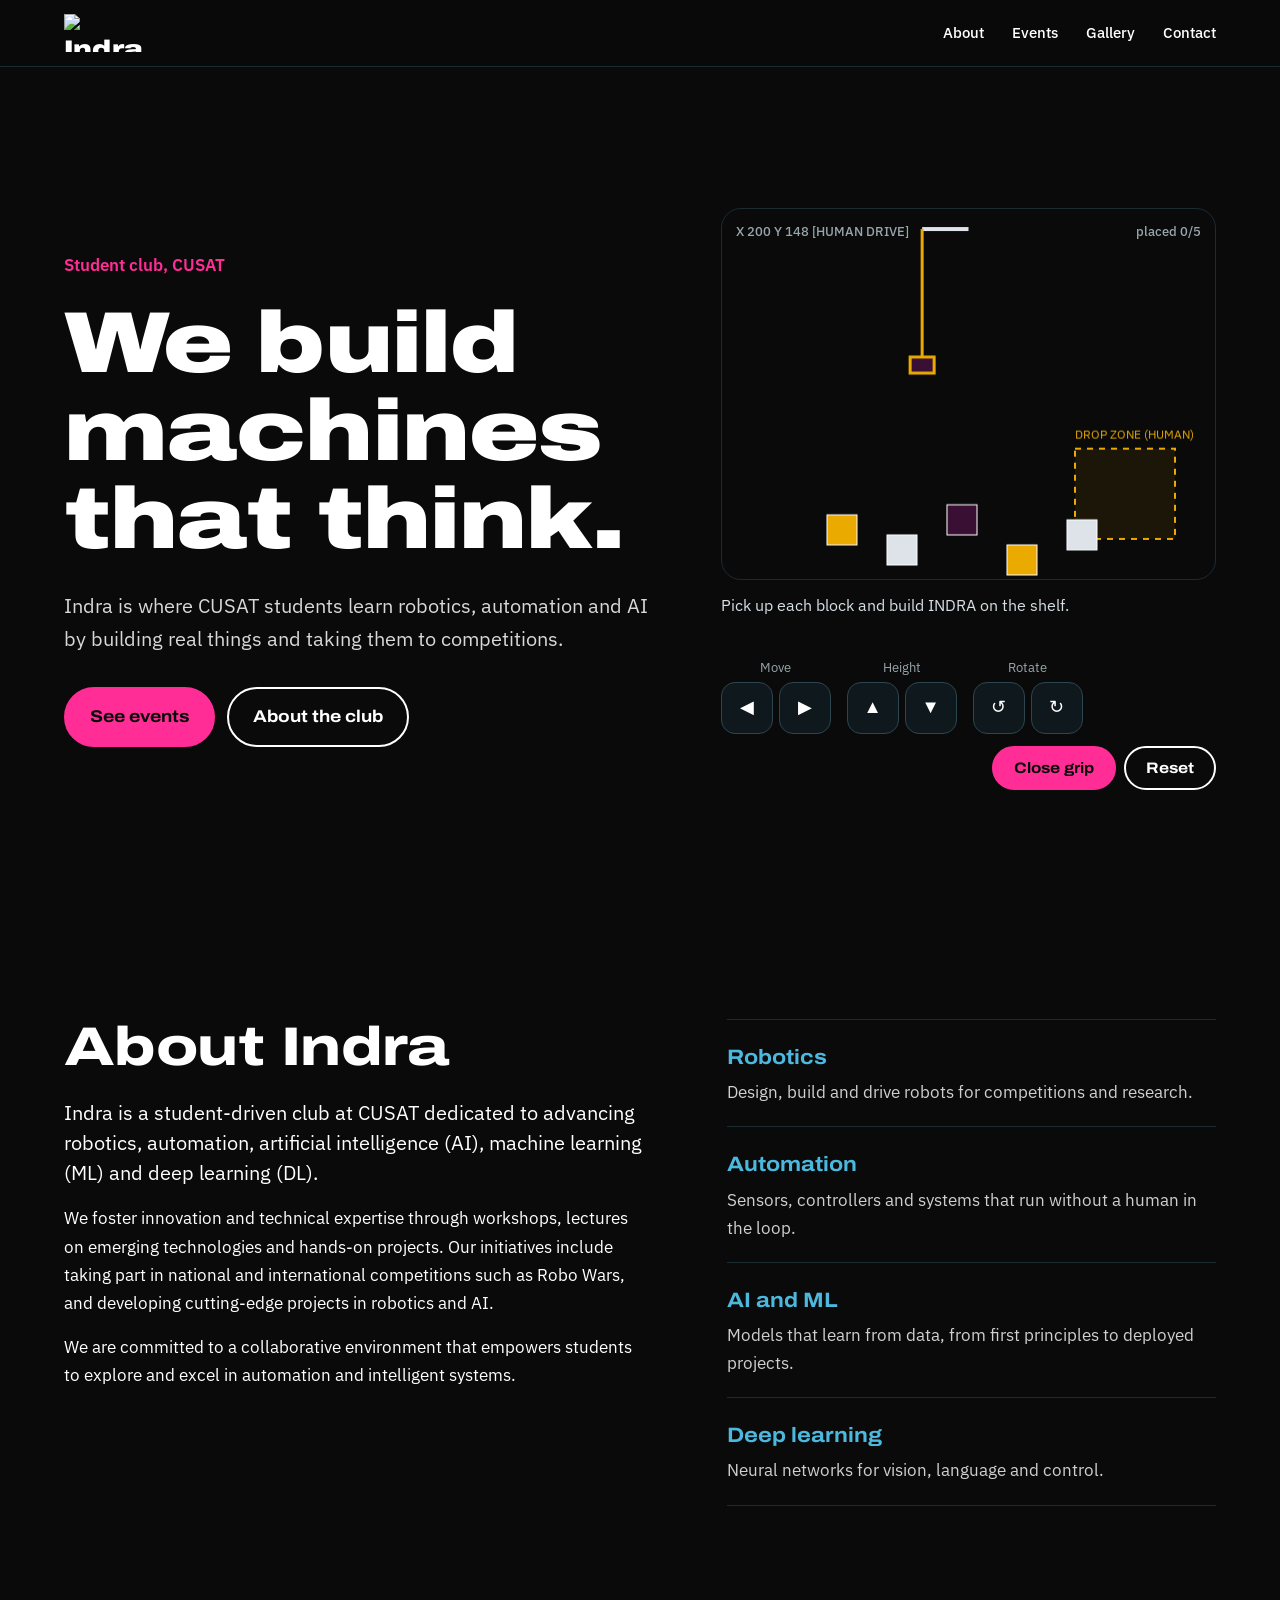
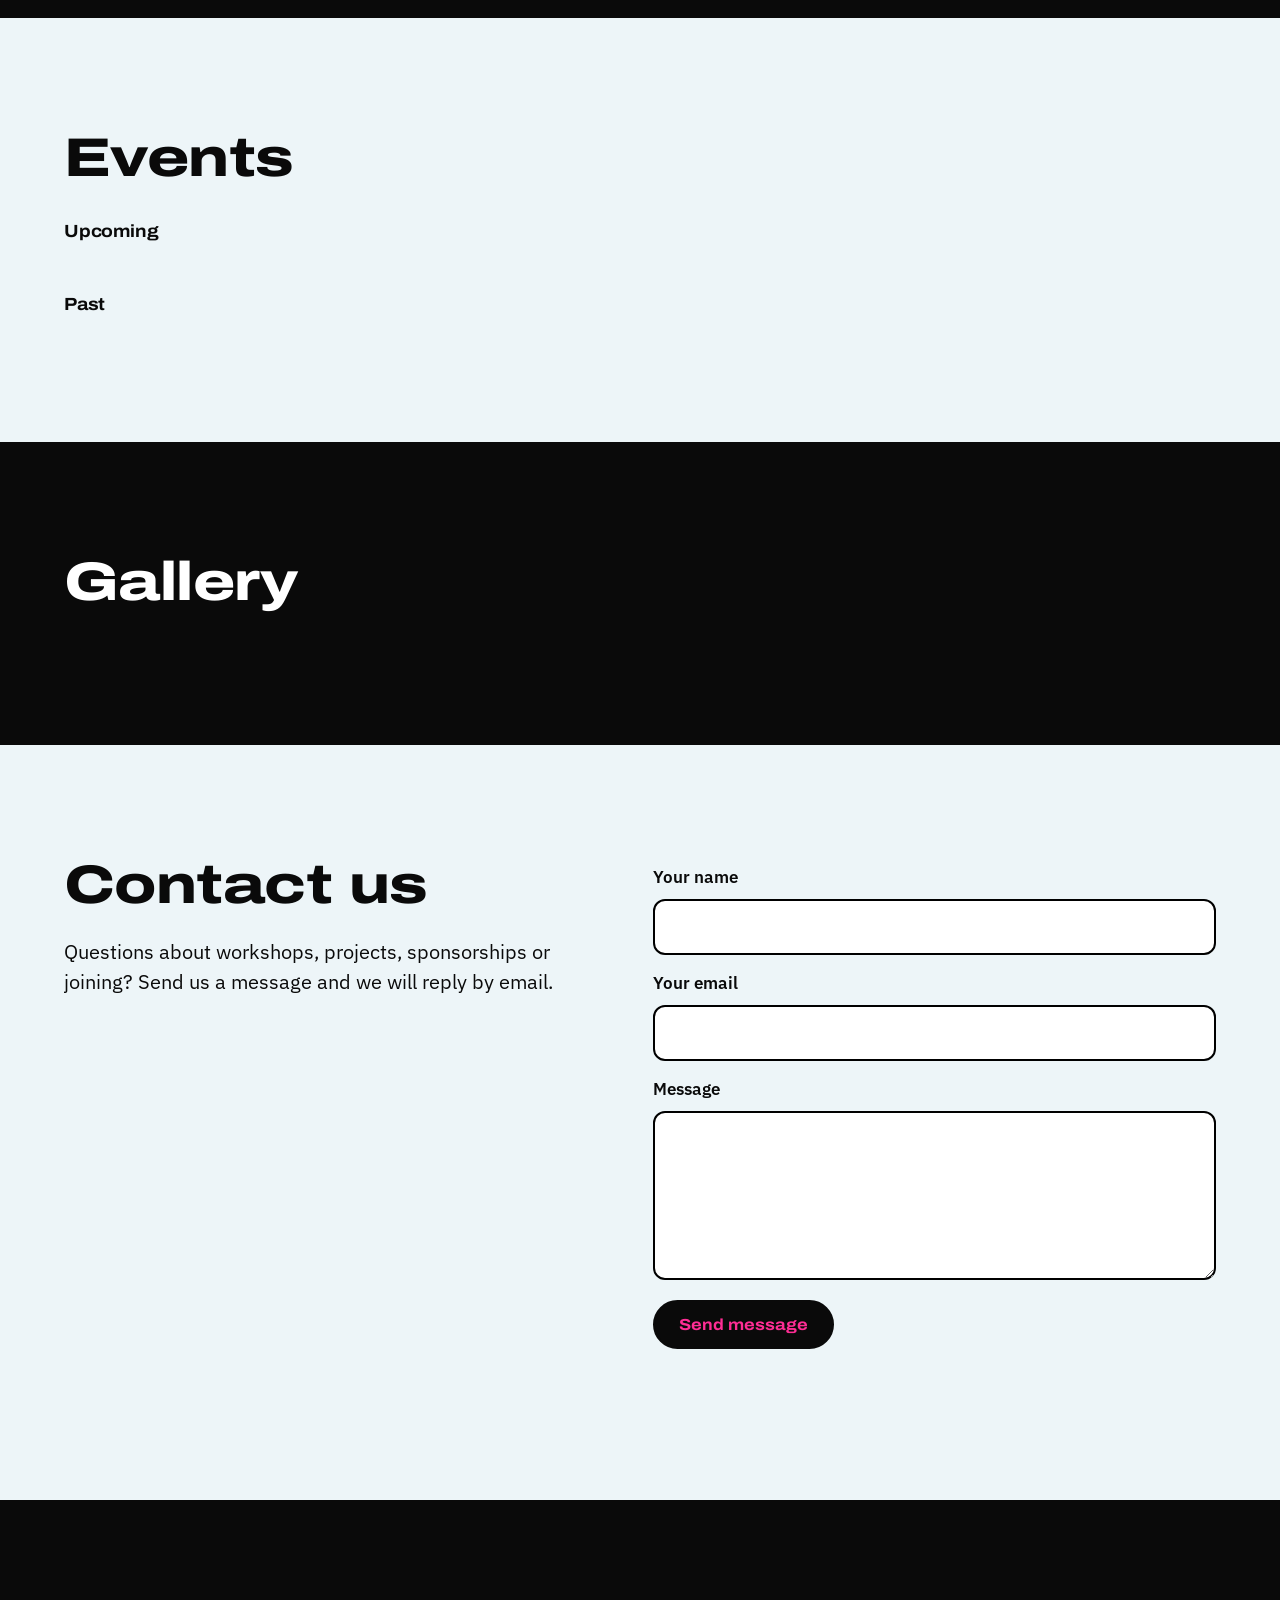
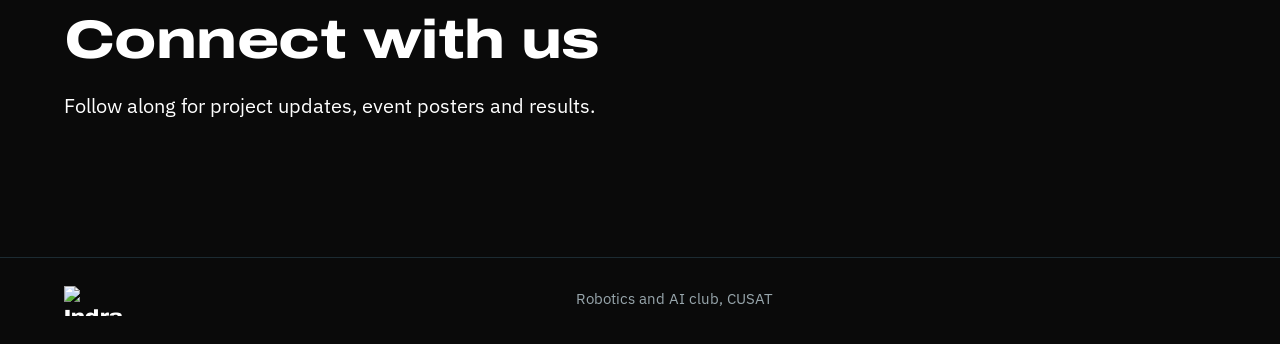
==== commit 9f4d51e6: "Add files via upload" ====
--- a/index.html
+++ b/index.html
@@ -9,23 +9,20 @@
   <link rel="icon" href="data:image/svg+xml,%3Csvg xmlns='http://www.w3.org/2000/svg' viewBox='0 0 64 64'%3E%3Crect width='64' height='64' fill='%230A0A0A'/%3E%3Ccircle cx='32' cy='32' r='12' fill='%23FF2D95'/%3E%3C/svg%3E">  <link rel="preconnect" href="https://fonts.googleapis.com">
   <link rel="preconnect" href="https://fonts.gstatic.com" crossorigin>
   <link href="https://fonts.googleapis.com/css2?family=Archivo:wdth,wght@62..125,100..900&family=IBM+Plex+Sans:wght@400;500;600&display=swap" rel="stylesheet">
+  <link rel="preload" href="assets/fonts/saira-extra-condensed-600.woff2" as="font" type="font/woff2" crossorigin>
   <link rel="stylesheet" href="style.css">
   <noscript><style>.loader{display:none}</style></noscript>
 </head>
 <body>
 
   <div id="loader" class="loader">
-    <div class="loader-inner">
-      <div class="loader-logo">
-        <img class="base" src="assets/logo.png" alt="" width="453" height="198">
-        <img id="loaderReveal" class="lit" src="assets/logo.png" alt="" width="453" height="198">
-        <span id="loaderLine" class="scanline" aria-hidden="true"></span>
-      </div>
-      <div class="loader-meta">
-        <span id="loaderStatus" role="status">Booting sensors</span>
-        <span id="loaderPct" class="pct" aria-hidden="true">0%</span>
-      </div>
+    <div class="scene">
+      <img class="scene-img" src="assets/loading.jpg" alt="" width="1267" height="768" fetchpriority="high" onload="this.classList.add('ready')">
+      <p class="hud-line" aria-hidden="true"><span>STATUS:</span> <span id="loaderPct">0%</span></p>
     </div>
+    <div class="loader-shade"></div>
+    <div class="loader-bar" aria-hidden="true"><span id="loaderBar"></span></div>
+    <p id="loaderStatus" class="sr-only" role="status">Loading</p>
   </div>
   <script src="loader.js"></script>
 
--- a/style.css
+++ b/style.css
@@ -1,3 +1,5 @@
+@font-face { font-family: "Saira Extra Condensed"; font-weight: 600; font-style: normal; font-display: swap; src: url("assets/fonts/saira-extra-condensed-600.woff2") format("woff2"); }
+
 :root {
   /* Palette: Jet Black, Cerulean Blue, Neon Rose. Change these values to re-theme the whole site. */
   --black: #0A0A0A;       /* jet black: page background */
@@ -212,23 +214,36 @@
   * { transition: none !important; }
 }
 
-/* Loading screen */
+/* Loading screen: a picture with a live percentage in its HUD panel */
+.sr-only { position: absolute; width: 1px; height: 1px; overflow: hidden; clip: rect(0 0 0 0); white-space: nowrap; }
 .loader {
-  position: fixed; inset: 0; z-index: 1000; background: var(--black);
-  display: grid; place-items: center;
+  position: fixed; inset: 0; z-index: 1000; background: #03070a; overflow: hidden;
   transition: opacity .55s ease, visibility .55s;
   animation: loaderFailsafe .4s 10s forwards;
 }
 .loader.done { opacity: 0; visibility: hidden; }
 @keyframes loaderFailsafe { to { opacity: 0; visibility: hidden; } }
-.loader-inner { width: min(78vw, 420px); display: grid; gap: 18px; }
-.loader-logo { position: relative; aspect-ratio: 453 / 198; }
-.loader-logo img { position: absolute; inset: 0; width: 100%; height: 100%; object-fit: contain; }
-.loader-logo .base { filter: brightness(.28); }
-.loader-logo .lit { clip-path: inset(0 100% 0 0); }
-.scanline { position: absolute; top: -6%; bottom: -6%; left: 0; width: 2px; background: var(--accent); box-shadow: 0 0 14px 2px rgba(255, 45, 149, .6); }
-.loader-meta { display: flex; justify-content: space-between; align-items: baseline; color: var(--grey); font-weight: 500; }
-.pct { font-family: var(--display); font-stretch: 125%; font-weight: 900; font-size: 2rem; line-height: 1; color: #fff; font-variant-numeric: tabular-nums; }
+/* The picture always fills the screen. --u is the size of one pixel of the original 1267 x 768 image. */
+.scene {
+  --sw: max(100vw, calc(100vh * 1.6497));
+  --u: calc(var(--sw) / 1267);
+  position: absolute; width: var(--sw); aspect-ratio: 1267 / 768;
+  left: clamp(calc(100vw - var(--sw)), calc(50vw - var(--sw) * .3), 0px);
+  top: calc((100vh - var(--sw) / 1.6497) / 2);
+}
+.scene-img { position: absolute; inset: 0; width: 100%; height: 100%; opacity: 0; transition: opacity .6s ease; }
+.scene-img.ready { opacity: 1; }
+/* Position of the live number: x and y are in pixels of the original image. */
+.hud-line {
+  position: absolute; margin: 0; max-width: none; white-space: nowrap;
+  left: calc(319.3 * var(--u)); top: calc(340.2 * var(--u));
+  font: 600 calc(25 * var(--u)) / 1 "Saira Extra Condensed", "Arial Narrow", sans-serif;
+  color: #81DBF0; text-shadow: 0 0 calc(7 * var(--u)) rgba(70, 215, 255, .65);
+  transform: scaleX(.88); transform-origin: left top; font-variant-numeric: tabular-nums;
+}
+.loader-shade { position: absolute; inset: 0; pointer-events: none; background: radial-gradient(ellipse at 50% 55%, transparent 55%, rgba(3, 7, 10, .6) 100%); }
+.loader-bar { position: absolute; left: 0; right: 0; bottom: 0; height: 3px; background: rgba(129, 219, 240, .15); }
+.loader-bar span { display: block; height: 100%; width: 0; background: #4DD8F0; box-shadow: 0 0 12px #4DD8F0; }
 
 /* Robot controls */
 .rig { display: grid; gap: 14px; width: 100%; max-width: 600px; justify-self: end; }
